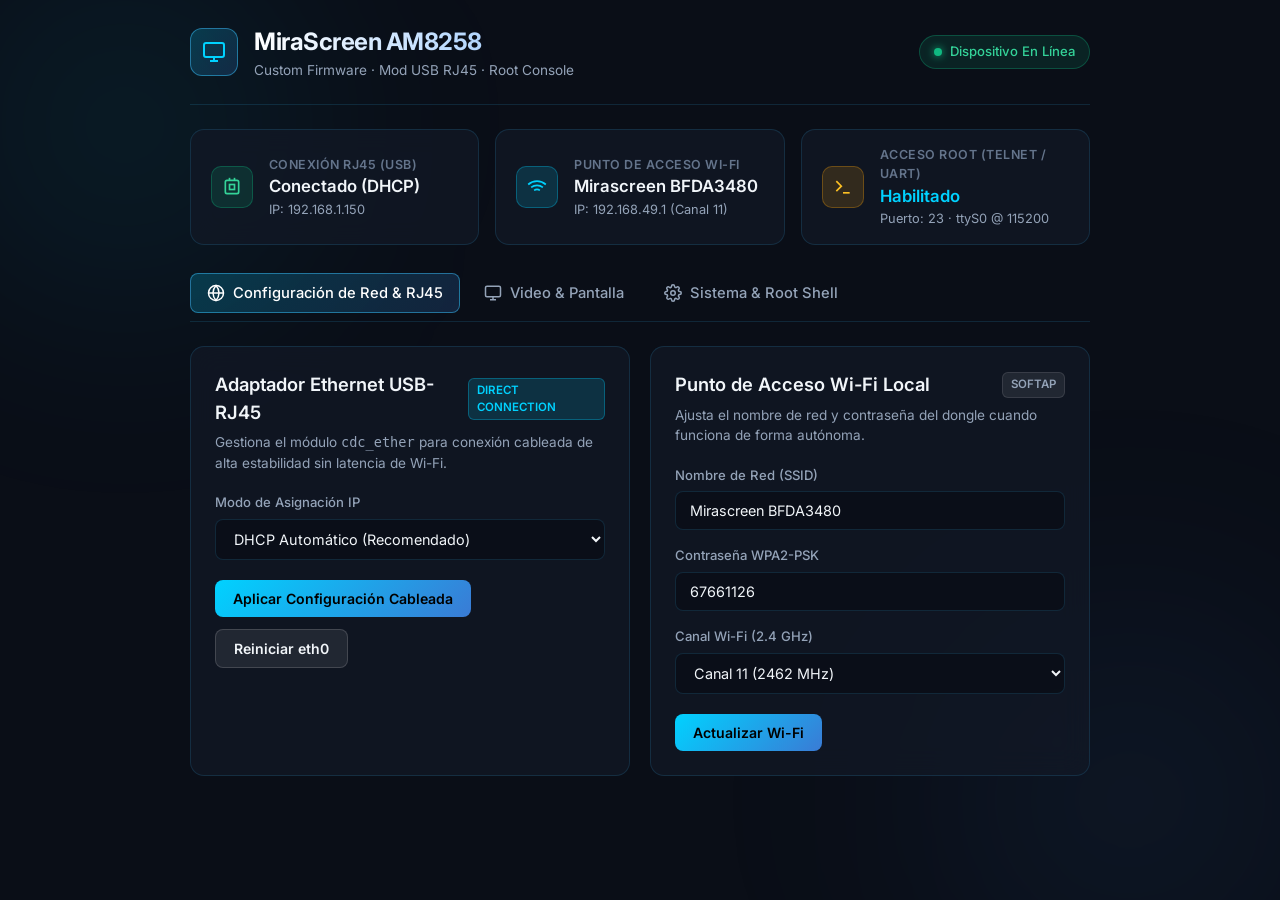
==== src/web-ui-modern/index.html @ 8e963124 "Initial commit: MiraScreen AM8258 custom firmware mod, USB RJ45 drivers and modern Web UI" ====
<!DOCTYPE html>
<html lang="es">
<head>
  <meta charset="UTF-8">
  <meta name="viewport" content="width=device-width, initial-scale=1.0">
  <title>MiraScreen AM8258 - Panel de Control & Red</title>
  <link rel="preconnect" href="https://fonts.googleapis.com">
  <link rel="preconnect" href="https://fonts.gstatic.com" crossorigin>
  <link href="https://fonts.googleapis.com/css2?family=Inter:wght@300;400;500;600;700&family=JetBrains+Mono:wght@400;600&display=swap" rel="stylesheet">
  <link rel="stylesheet" href="style.css">
</head>
<body>
  <div class="background-glow glow-1"></div>
  <div class="background-glow glow-2"></div>

  <div class="container">
    <!-- Header -->
    <header class="header">
      <div class="brand">
        <div class="badge-icon">
          <svg width="24" height="24" viewBox="0 0 24 24" fill="none" stroke="currentColor" stroke-width="2">
            <rect x="2" y="3" width="20" height="14" rx="2" ry="2"></rect>
            <line x1="8" y1="21" x2="16" y2="21"></line>
            <line x1="12" y1="17" x2="12" y2="21"></line>
          </svg>
        </div>
        <div>
          <h1>MiraScreen AM8258</h1>
          <p class="subtitle">Custom Firmware &middot; Mod USB RJ45 &middot; Root Console</p>
        </div>
      </div>
      <div class="status-pill active" id="sys-status">
        <span class="dot"></span> Dispositivo En Línea
      </div>
    </header>

    <!-- Quick Stats Bar -->
    <div class="stats-grid">
      <div class="stat-card">
        <div class="stat-icon rj45-icon">
          <svg width="20" height="20" viewBox="0 0 24 24" fill="none" stroke="currentColor" stroke-width="2">
            <rect x="4" y="4" width="16" height="16" rx="2"></rect>
            <rect x="9" y="9" width="6" height="6"></rect>
            <line x1="9" y1="1" x2="9" y2="4"></line>
            <line x1="15" y1="1" x2="15" y2="4"></line>
          </svg>
        </div>
        <div>
          <span class="stat-label">Conexión RJ45 (USB)</span>
          <span class="stat-value" id="eth-status">Conectado (DHCP)</span>
          <span class="stat-sub" id="eth-ip">IP: 192.168.1.150</span>
        </div>
      </div>

      <div class="stat-card">
        <div class="stat-icon wifi-icon">
          <svg width="20" height="20" viewBox="0 0 24 24" fill="none" stroke="currentColor" stroke-width="2">
            <path d="M5 12.55a11 11 0 0 1 14.08 0"></path>
            <path d="M1.42 9a16 16 0 0 1 21.16 0"></path>
            <path d="M8.53 16.11a6 6 0 0 1 6.95 0"></path>
            <line x1="12" y1="20" x2="12.01" y2="20"></line>
          </svg>
        </div>
        <div>
          <span class="stat-label">Punto de Acceso Wi-Fi</span>
          <span class="stat-value" id="wifi-ssid">Mirascreen BFDA3480</span>
          <span class="stat-sub" id="wifi-ip">IP: 192.168.49.1 (Canal 11)</span>
        </div>
      </div>

      <div class="stat-card">
        <div class="stat-icon root-icon">
          <svg width="20" height="20" viewBox="0 0 24 24" fill="none" stroke="currentColor" stroke-width="2">
            <polyline points="4 17 10 11 4 5"></polyline>
            <line x1="12" y1="19" x2="20" y2="19"></line>
          </svg>
        </div>
        <div>
          <span class="stat-label">Acceso Root (Telnet / UART)</span>
          <span class="stat-value text-accent">Habilitado</span>
          <span class="stat-sub">Puerto: 23 &middot; ttyS0 @ 115200</span>
        </div>
      </div>
    </div>

    <!-- Navigation Tabs -->
    <nav class="tabs">
      <button class="tab-btn active" data-tab="tab-network" id="btn-tab-network">
        <svg width="18" height="18" viewBox="0 0 24 24" fill="none" stroke="currentColor" stroke-width="2"><circle cx="12" cy="12" r="10"></circle><line x1="2" y1="12" x2="22" y2="12"></line><path d="M12 2a15.3 15.3 0 0 1 4 10 15.3 15.3 0 0 1-4 10 15.3 15.3 0 0 1-4-10 15.3 15.3 0 0 1 4-10z"></path></svg>
        Configuración de Red & RJ45
      </button>
      <button class="tab-btn" data-tab="tab-display" id="btn-tab-display">
        <svg width="18" height="18" viewBox="0 0 24 24" fill="none" stroke="currentColor" stroke-width="2"><rect x="2" y="3" width="20" height="14" rx="2"></rect><line x1="8" y1="21" x2="16" y2="21"></line><line x1="12" y1="17" x2="12" y2="21"></line></svg>
        Video & Pantalla
      </button>
      <button class="tab-btn" data-tab="tab-system" id="btn-tab-system">
        <svg width="18" height="18" viewBox="0 0 24 24" fill="none" stroke="currentColor" stroke-width="2"><circle cx="12" cy="12" r="3"></circle><path d="M19.4 15a1.65 1.65 0 0 0 .33 1.82l.06.06a2 2 0 0 1 0 2.83 2 2 0 0 1-2.83 0l-.06-.06a1.65 1.65 0 0 0-1.82-.33 1.65 1.65 0 0 0-1 1.51V21a2 2 0 0 1-2 2 2 2 0 0 1-2-2v-.09A1.65 1.65 0 0 0 9 19.4a1.65 1.65 0 0 0-1.82.33l-.06.06a2 2 0 0 1-2.83 0 2 2 0 0 1 0-2.83l.06-.06a1.65 1.65 0 0 0 .33-1.82 1.65 1.65 0 0 0-1.51-1H3a2 2 0 0 1-2-2 2 2 0 0 1 2-2h.09A1.65 1.65 0 0 0 4.6 9a1.65 1.65 0 0 0-.33-1.82l-.06-.06a2 2 0 0 1 0-2.83 2 2 0 0 1 2.83 0l.06.06a1.65 1.65 0 0 0 1.82.33H9a1.65 1.65 0 0 0 1-1.51V3a2 2 0 0 1 2-2 2 2 0 0 1 2 2v.09a1.65 1.65 0 0 0 1 1.51 1.65 1.65 0 0 0 1.82-.33l.06-.06a2 2 0 0 1 2.83 0 2 2 0 0 1 0 2.83l-.06.06a1.65 1.65 0 0 0-.33 1.82V9a1.65 1.65 0 0 0 1.51 1H21a2 2 0 0 1 2 2 2 2 0 0 1-2 2h-.09a1.65 1.65 0 0 0-1.51 1z"></path></svg>
        Sistema & Root Shell
      </button>
    </nav>

    <!-- TAB 1: RED & RJ45 -->
    <section class="tab-content active" id="tab-network">
      <div class="panel-grid">
        <!-- Panel RJ45 Ethernet -->
        <div class="panel">
          <div class="panel-header">
            <h3>Adaptador Ethernet USB-RJ45</h3>
            <span class="tag tag-accent">Direct Connection</span>
          </div>
          <p class="panel-desc">Gestiona el módulo <code>cdc_ether</code> para conexión cableada de alta estabilidad sin latencia de Wi-Fi.</p>
          
          <form id="form-rj45" onsubmit="event.preventDefault(); saveEthernetConfig();">
            <div class="form-group">
              <label>Modo de Asignación IP</label>
              <select id="rj45-mode" class="input-select" onchange="toggleIpInputs()">
                <option value="dhcp" selected>DHCP Automático (Recomendado)</option>
                <option value="static">IP Estática Manual</option>
              </select>
            </div>

            <div id="static-ip-fields" class="hidden">
              <div class="form-group">
                <label>Dirección IP Fija</label>
                <input type="text" id="rj45-ip" class="input-text" placeholder="192.168.1.150" value="192.168.1.150">
              </div>
              <div class="form-group">
                <label>Máscara de Subred</label>
                <input type="text" id="rj45-netmask" class="input-text" placeholder="255.255.255.0" value="255.255.255.0">
              </div>
              <div class="form-group">
                <label>Puerta de Enlace (Gateway)</label>
                <input type="text" id="rj45-gateway" class="input-text" placeholder="192.168.1.1" value="192.168.1.1">
              </div>
            </div>

            <div class="action-row">
              <button type="submit" class="btn btn-primary" id="btn-save-eth">Aplicar Configuración Cableada</button>
              <button type="button" class="btn btn-secondary" onclick="restartEthernetService()">Reiniciar eth0</button>
            </div>
          </form>
        </div>

        <!-- Panel Wi-Fi SoftAP -->
        <div class="panel">
          <div class="panel-header">
            <h3>Punto de Acceso Wi-Fi Local</h3>
            <span class="tag">SoftAP</span>
          </div>
          <p class="panel-desc">Ajusta el nombre de red y contraseña del dongle cuando funciona de forma autónoma.</p>
          
          <form id="form-wifi" onsubmit="event.preventDefault(); saveWifiConfig();">
            <div class="form-group">
              <label>Nombre de Red (SSID)</label>
              <input type="text" id="ap-ssid" class="input-text" value="Mirascreen BFDA3480">
            </div>
            <div class="form-group">
              <label>Contraseña WPA2-PSK</label>
              <input type="text" id="ap-pass" class="input-text" value="67661126">
            </div>
            <div class="form-group">
              <label>Canal Wi-Fi (2.4 GHz)</label>
              <select id="ap-channel" class="input-select">
                <option value="1">Canal 1 (2412 MHz)</option>
                <option value="6">Canal 6 (2437 MHz)</option>
                <option value="11" selected>Canal 11 (2462 MHz)</option>
              </select>
            </div>

            <div class="action-row">
              <button type="submit" class="btn btn-primary" id="btn-save-wifi">Actualizar Wi-Fi</button>
            </div>
          </form>
        </div>
      </div>
    </section>

    <!-- TAB 2: PANTALLA & RESOLUCION -->
    <section class="tab-content" id="tab-display">
      <div class="panel">
        <div class="panel-header">
          <h3>Resolución de Salida HDMI</h3>
          <span class="tag">Display Control</span>
        </div>
        <p class="panel-desc">Selecciona la resolución nativa para tu monitor o capturadora USB.</p>

        <div class="resolutions-grid">
          <label class="res-card active">
            <input type="radio" name="res" value="1920x1080_60P" checked>
            <div class="res-body">
              <span class="res-title">1080p @ 60Hz</span>
              <span class="res-desc">Full HD &middot; Máxima fluidez</span>
            </div>
          </label>
          <label class="res-card">
            <input type="radio" name="res" value="1920x1080_30P">
            <div class="res-body">
              <span class="res-title">1080p @ 30Hz</span>
              <span class="res-desc">Full HD &middot; Modo compatibilidad</span>
            </div>
          </label>
          <label class="res-card">
            <input type="radio" name="res" value="1280x720_60P">
            <div class="res-body">
              <span class="res-title">720p @ 60Hz</span>
              <span class="res-desc">HD estándar</span>
            </div>
          </label>
        </div>

        <div class="action-row mt-4">
          <button class="btn btn-primary" onclick="applyResolution()">Guardar Resolución HDMI</button>
        </div>
      </div>
    </section>

    <!-- TAB 3: SISTEMA & ROOT -->
    <section class="tab-content" id="tab-system">
      <div class="panel-grid">
        <div class="panel">
          <div class="panel-header">
            <h3>Terminal Root & Diagnóstico</h3>
            <span class="tag tag-accent">Telnet / UART</span>
          </div>
          <p class="panel-desc">Comandos directos para acceder al sistema operativo embebido.</p>

          <div class="code-box">
            <div class="code-header">
              <span>Conexión por Red (Telnet)</span>
              <button class="btn-copy" onclick="copyCode('telnet 192.168.49.1')">Copiar</button>
            </div>
            <code>telnet 192.168.49.1</code>
          </div>

          <div class="code-box mt-3">
            <div class="code-header">
              <span>Conexión por Ethernet Cableada (USB RJ45)</span>
              <button class="btn-copy" onclick="copyCode('telnet 192.168.1.150')">Copiar</button>
            </div>
            <code>telnet 192.168.1.150</code>
          </div>

          <div class="code-box mt-3">
            <div class="code-header">
              <span>Conexión Serie UART (Pines TX/RX)</span>
              <button class="btn-copy" onclick="copyCode('minicom -D /dev/ttyUSB0 -b 115200')">Copiar</button>
            </div>
            <code>Baudrate: 115200 8N1 &middot; Dispositivo: ttyS0 (3.3V)</code>
          </div>
        </div>

        <div class="panel">
          <div class="panel-header">
            <h3>Acciones del Sistema</h3>
            <span class="tag tag-warning">Control</span>
          </div>
          <p class="panel-desc">Operaciones de reinicio y restablecimiento.</p>

          <div class="btn-vertical-group">
            <button class="btn btn-secondary btn-full" onclick="rebootDevice()">
              <svg width="16" height="16" viewBox="0 0 24 24" fill="none" stroke="currentColor" stroke-width="2"><path d="M21.5 2v6h-6M21.34 15.57a10 10 0 1 1-.57-8.38l5.67-5.67"/></svg>
              Reiniciar Dongle Miracast
            </button>
            <button class="btn btn-danger btn-full" onclick="factoryReset()">
              <svg width="16" height="16" viewBox="0 0 24 24" fill="none" stroke="currentColor" stroke-width="2"><circle cx="12" cy="12" r="10"></circle><line x1="12" y1="8" x2="12" y2="12"></line><line x1="12" y1="16" x2="12.01" y2="16"></line></svg>
              Restablecer Valores de Fábrica
            </button>
          </div>
        </div>
      </div>
    </section>

    <!-- Toast Notification -->
    <div id="toast" class="toast">Ajustes guardados correctamente</div>
  </div>

  <script src="app.js"></script>
</body>
</html>
---- src/web-ui-modern/style.css ----
:root {
  --bg-main: #0a0e17;
  --bg-card: rgba(18, 24, 38, 0.75);
  --bg-card-hover: rgba(26, 35, 54, 0.85);
  --border-color: rgba(56, 189, 248, 0.15);
  --border-active: rgba(56, 189, 248, 0.5);
  --accent-cyan: #00d2ff;
  --accent-blue: #3a7bd5;
  --text-main: #f1f5f9;
  --text-muted: #94a3b8;
  --text-dim: #64748b;
  --success: #10b981;
  --danger: #ef4444;
  --warning: #f59e0b;
  --radius: 14px;
}

* {
  margin: 0;
  padding: 0;
  box-sizing: border-box;
}

body {
  font-family: 'Inter', -apple-system, sans-serif;
  background-color: var(--bg-main);
  color: var(--text-main);
  line-height: 1.5;
  min-height: 100vh;
  position: relative;
  overflow-x: hidden;
  padding: 24px 16px;
}

/* Background ambient glows */
.background-glow {
  position: fixed;
  border-radius: 50%;
  filter: blur(120px);
  z-index: -1;
  pointer-events: none;
}

.glow-1 {
  width: 450px;
  height: 450px;
  background: radial-gradient(circle, rgba(0, 210, 255, 0.15), transparent 70%);
  top: -100px;
  left: -100px;
}

.glow-2 {
  width: 500px;
  height: 500px;
  background: radial-gradient(circle, rgba(58, 123, 213, 0.15), transparent 70%);
  bottom: -150px;
  right: -100px;
}

.container {
  max-width: 900px;
  margin: 0 auto;
}

/* Header */
.header {
  display: flex;
  justify-content: space-between;
  align-items: center;
  padding-bottom: 24px;
  border-bottom: 1px solid var(--border-color);
  margin-bottom: 24px;
  flex-wrap: wrap;
  gap: 16px;
}

.brand {
  display: flex;
  align-items: center;
  gap: 16px;
}

.badge-icon {
  width: 48px;
  height: 48px;
  background: linear-gradient(135deg, rgba(0, 210, 255, 0.2), rgba(58, 123, 213, 0.2));
  border: 1px solid var(--border-active);
  border-radius: 12px;
  display: flex;
  align-items: center;
  justify-content: center;
  color: var(--accent-cyan);
}

h1 {
  font-size: 1.5rem;
  font-weight: 700;
  letter-spacing: -0.02em;
  background: linear-gradient(90deg, #ffffff, #93c5fd);
  -webkit-background-clip: text;
  -webkit-text-fill-color: transparent;
}

.subtitle {
  font-size: 0.85rem;
  color: var(--text-muted);
}

.status-pill {
  display: flex;
  align-items: center;
  gap: 8px;
  padding: 6px 14px;
  border-radius: 9999px;
  font-size: 0.82rem;
  font-weight: 500;
  background: rgba(16, 185, 129, 0.12);
  border: 1px solid rgba(16, 185, 129, 0.3);
  color: #34d399;
}

.dot {
  width: 8px;
  height: 8px;
  border-radius: 50%;
  background-color: #10b981;
  box-shadow: 0 0 8px #10b981;
}

/* Stats Cards */
.stats-grid {
  display: grid;
  grid-template-columns: repeat(auto-fit, minmax(260px, 1fr));
  gap: 16px;
  margin-bottom: 28px;
}

.stat-card {
  background: var(--bg-card);
  backdrop-filter: blur(12px);
  border: 1px solid var(--border-color);
  border-radius: var(--radius);
  padding: 16px 20px;
  display: flex;
  align-items: center;
  gap: 16px;
  transition: transform 0.2s ease, border-color 0.2s ease;
}

.stat-card:hover {
  transform: translateY(-2px);
  border-color: var(--border-active);
}

.stat-icon {
  width: 42px;
  height: 42px;
  border-radius: 10px;
  display: flex;
  align-items: center;
  justify-content: center;
  flex-shrink: 0;
}

.rj45-icon {
  background: rgba(16, 185, 129, 0.15);
  color: #34d399;
  border: 1px solid rgba(16, 185, 129, 0.3);
}

.wifi-icon {
  background: rgba(0, 210, 255, 0.15);
  color: var(--accent-cyan);
  border: 1px solid rgba(0, 210, 255, 0.3);
}

.root-icon {
  background: rgba(245, 158, 11, 0.15);
  color: #fbbf24;
  border: 1px solid rgba(245, 158, 11, 0.3);
}

.stat-label {
  display: block;
  font-size: 0.78rem;
  color: var(--text-dim);
  text-transform: uppercase;
  letter-spacing: 0.04em;
  font-weight: 600;
}

.stat-value {
  display: block;
  font-size: 1.05rem;
  font-weight: 600;
  color: var(--text-main);
}

.stat-sub {
  display: block;
  font-size: 0.8rem;
  color: var(--text-muted);
}

.text-accent {
  color: var(--accent-cyan);
}

/* Tabs */
.tabs {
  display: flex;
  gap: 8px;
  margin-bottom: 24px;
  border-bottom: 1px solid var(--border-color);
  padding-bottom: 8px;
  overflow-x: auto;
}

.tab-btn {
  background: transparent;
  border: none;
  color: var(--text-muted);
  font-family: inherit;
  font-size: 0.92rem;
  font-weight: 500;
  padding: 10px 16px;
  border-radius: 8px;
  cursor: pointer;
  display: flex;
  align-items: center;
  gap: 8px;
  transition: all 0.2s ease;
  white-space: nowrap;
}

.tab-btn:hover {
  color: var(--text-main);
  background: rgba(255, 255, 255, 0.05);
}

.tab-btn.active {
  color: #ffffff;
  background: linear-gradient(135deg, rgba(0, 210, 255, 0.2), rgba(58, 123, 213, 0.2));
  border: 1px solid var(--border-active);
}

/* Panels */
.tab-content {
  display: none;
}

.tab-content.active {
  display: block;
  animation: fadeIn 0.25s ease;
}

@keyframes fadeIn {
  from { opacity: 0; transform: translateY(6px); }
  to { opacity: 1; transform: translateY(0); }
}

.panel-grid {
  display: grid;
  grid-template-columns: repeat(auto-fit, minmax(360px, 1fr));
  gap: 20px;
}

.panel {
  background: var(--bg-card);
  backdrop-filter: blur(14px);
  border: 1px solid var(--border-color);
  border-radius: var(--radius);
  padding: 24px;
}

.panel-header {
  display: flex;
  justify-content: space-between;
  align-items: center;
  margin-bottom: 6px;
}

.panel-header h3 {
  font-size: 1.15rem;
  font-weight: 600;
}

.panel-desc {
  font-size: 0.85rem;
  color: var(--text-muted);
  margin-bottom: 20px;
}

.tag {
  font-size: 0.72rem;
  padding: 3px 8px;
  border-radius: 6px;
  background: rgba(255, 255, 255, 0.08);
  color: var(--text-muted);
  border: 1px solid rgba(255, 255, 255, 0.1);
  font-weight: 600;
  text-transform: uppercase;
}

.tag-accent {
  background: rgba(0, 210, 255, 0.15);
  color: var(--accent-cyan);
  border-color: rgba(0, 210, 255, 0.3);
}

.tag-warning {
  background: rgba(245, 158, 11, 0.15);
  color: var(--warning);
  border-color: rgba(245, 158, 11, 0.3);
}

/* Forms */
.form-group {
  margin-bottom: 16px;
}

label {
  display: block;
  font-size: 0.82rem;
  font-weight: 500;
  color: var(--text-muted);
  margin-bottom: 6px;
}

.input-text, .input-select {
  width: 100%;
  background: rgba(10, 14, 23, 0.8);
  border: 1px solid var(--border-color);
  border-radius: 8px;
  padding: 10px 14px;
  color: var(--text-main);
  font-family: inherit;
  font-size: 0.9rem;
  transition: border-color 0.2s ease, box-shadow 0.2s ease;
  outline: none;
}

.input-text:focus, .input-select:focus {
  border-color: var(--accent-cyan);
  box-shadow: 0 0 0 3px rgba(0, 210, 255, 0.15);
}

.hidden {
  display: none;
}

/* Buttons */
.action-row {
  display: flex;
  gap: 12px;
  margin-top: 20px;
  flex-wrap: wrap;
}

.btn {
  font-family: inherit;
  font-size: 0.88rem;
  font-weight: 600;
  padding: 10px 18px;
  border-radius: 8px;
  cursor: pointer;
  border: none;
  display: inline-flex;
  align-items: center;
  justify-content: center;
  gap: 8px;
  transition: all 0.2s ease;
}

.btn-primary {
  background: linear-gradient(135deg, var(--accent-cyan), var(--accent-blue));
  color: #000;
  font-weight: 600;
}

.btn-primary:hover {
  filter: brightness(1.1);
  box-shadow: 0 4px 14px rgba(0, 210, 255, 0.3);
}

.btn-secondary {
  background: rgba(255, 255, 255, 0.08);
  color: var(--text-main);
  border: 1px solid rgba(255, 255, 255, 0.15);
}

.btn-secondary:hover {
  background: rgba(255, 255, 255, 0.12);
}

.btn-danger {
  background: rgba(239, 68, 68, 0.15);
  color: #f87171;
  border: 1px solid rgba(239, 68, 68, 0.3);
}

.btn-danger:hover {
  background: rgba(239, 68, 68, 0.25);
}

.btn-full {
  width: 100%;
}

.btn-vertical-group {
  display: flex;
  flex-direction: column;
  gap: 12px;
}

/* Resolutions Selector */
.resolutions-grid {
  display: grid;
  grid-template-columns: repeat(auto-fit, minmax(200px, 1fr));
  gap: 12px;
}

.res-card {
  background: rgba(10, 14, 23, 0.6);
  border: 1px solid var(--border-color);
  border-radius: 10px;
  padding: 14px;
  cursor: pointer;
  display: flex;
  align-items: center;
  gap: 12px;
  transition: border-color 0.2s ease;
}

.res-card.active {
  border-color: var(--accent-cyan);
  background: rgba(0, 210, 255, 0.05);
}

.res-title {
  display: block;
  font-weight: 600;
  font-size: 0.95rem;
}

.res-desc {
  display: block;
  font-size: 0.78rem;
  color: var(--text-dim);
}

/* Code box */
.code-box {
  background: #060910;
  border: 1px solid rgba(255, 255, 255, 0.08);
  border-radius: 8px;
  padding: 12px 14px;
  font-family: 'JetBrains Mono', monospace;
  font-size: 0.85rem;
}

.code-header {
  display: flex;
  justify-content: space-between;
  align-items: center;
  margin-bottom: 6px;
  color: var(--text-dim);
  font-size: 0.75rem;
  font-family: 'Inter', sans-serif;
}

.btn-copy {
  background: rgba(255, 255, 255, 0.06);
  border: 1px solid rgba(255, 255, 255, 0.1);
  color: var(--text-muted);
  border-radius: 4px;
  padding: 2px 8px;
  font-size: 0.72rem;
  cursor: pointer;
}

.btn-copy:hover {
  color: #fff;
}

.mt-3 { margin-top: 12px; }
.mt-4 { margin-top: 16px; }

/* Toast */
.toast {
  position: fixed;
  bottom: 24px;
  right: 24px;
  background: rgba(18, 24, 38, 0.95);
  backdrop-filter: blur(8px);
  border: 1px solid var(--accent-cyan);
  color: #fff;
  padding: 12px 20px;
  border-radius: 8px;
  box-shadow: 0 8px 24px rgba(0, 0, 0, 0.4);
  font-size: 0.88rem;
  opacity: 0;
  pointer-events: none;
  transform: translateY(10px);
  transition: all 0.25s ease;
  z-index: 999;
}

.toast.show {
  opacity: 1;
  pointer-events: auto;
  transform: translateY(0);
}
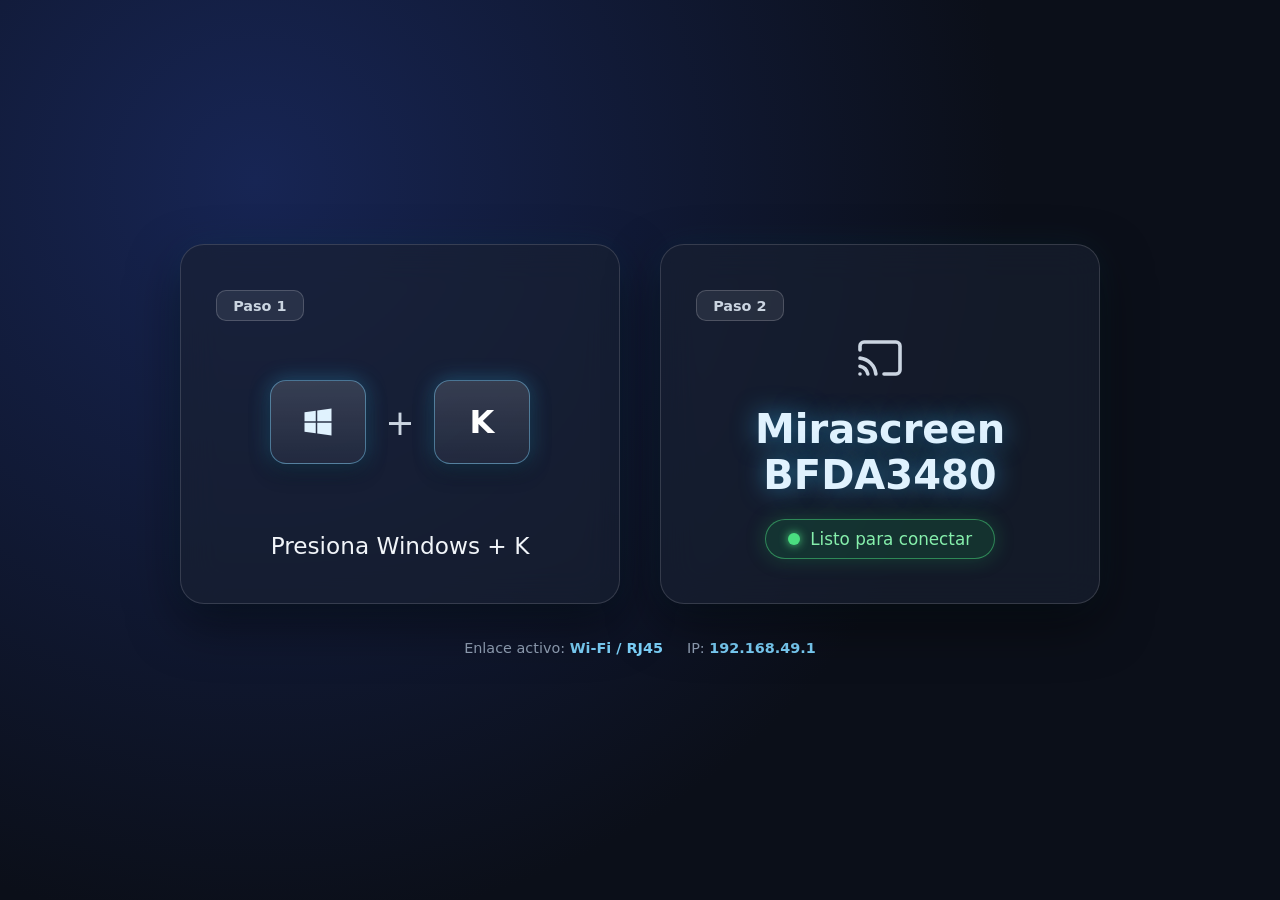
==== commit 72fdf256: "Implement Windows+K UI, USB-RJ45 daemon, and packaging pipeline" ====
--- a/src/web-ui-modern/index.html
+++ b/src/web-ui-modern/index.html
@@ -1,279 +1,224 @@
 <!DOCTYPE html>
 <html lang="es">
 <head>
-  <meta charset="UTF-8">
-  <meta name="viewport" content="width=device-width, initial-scale=1.0">
-  <title>MiraScreen AM8258 - Panel de Control & Red</title>
-  <link rel="preconnect" href="https://fonts.googleapis.com">
-  <link rel="preconnect" href="https://fonts.gstatic.com" crossorigin>
-  <link href="https://fonts.googleapis.com/css2?family=Inter:wght@300;400;500;600;700&family=JetBrains+Mono:wght@400;600&display=swap" rel="stylesheet">
-  <link rel="stylesheet" href="style.css">
+  <meta charset="UTF-8" />
+  <meta name="viewport" content="width=device-width, initial-scale=1.0" />
+  <title>Mirascreen BFDA3480 - Conectar</title>
+  <style>
+    :root {
+      --bg: #0b0f19;
+      --card: rgba(25, 33, 50, 0.65);
+      --border: rgba(255, 255, 255, 0.14);
+      --accent: #7dd3fc;
+      --glow: rgba(56, 189, 248, 0.35);
+      --green: #4ade80;
+      --text: #f8fafc;
+      --muted: #94a3b8;
+    }
+
+    * {
+      box-sizing: border-box;
+      margin: 0;
+      padding: 0;
+      font-family: system-ui, -apple-system, "Segoe UI", Roboto, sans-serif;
+    }
+
+    body {
+      background: radial-gradient(circle at 20% 20%, #172554 0%, var(--bg) 60%);
+      color: var(--text);
+      min-height: 100vh;
+      display: flex;
+      flex-direction: column;
+      align-items: center;
+      justify-content: center;
+      padding: 2rem;
+    }
+
+    .grid {
+      display: grid;
+      grid-template-columns: repeat(auto-fit, minmax(320px, 1fr));
+      gap: 2.5rem;
+      width: 100%;
+      max-width: 920px;
+      position: relative;
+    }
+
+    .card {
+      background: var(--card);
+      border: 1.5px solid var(--border);
+      backdrop-filter: blur(18px);
+      border-radius: 24px;
+      padding: 2.8rem 2.2rem;
+      text-align: center;
+      display: flex;
+      flex-direction: column;
+      align-items: center;
+      justify-content: space-between;
+      min-height: 360px;
+      box-shadow: 0 20px 50px rgba(0, 0, 0, 0.5), 0 0 35px rgba(56, 189, 248, 0.08);
+      position: relative;
+    }
+
+    .step-badge {
+      align-self: flex-start;
+      background: rgba(255, 255, 255, 0.08);
+      border: 1px solid rgba(255, 255, 255, 0.18);
+      color: #cbd5e1;
+      font-size: 0.9rem;
+      font-weight: 600;
+      padding: 0.4rem 1rem;
+      border-radius: 10px;
+    }
+
+    .keys-wrapper {
+      display: flex;
+      align-items: center;
+      justify-content: center;
+      gap: 1.2rem;
+      margin: 2rem 0;
+    }
+
+    .key {
+      background: linear-gradient(180deg, rgba(255,255,255,0.14) 0%, rgba(255,255,255,0.05) 100%);
+      border: 1.5px solid rgba(125, 211, 252, 0.45);
+      box-shadow: 0 8px 20px rgba(0,0,0,0.4), 0 0 20px var(--glow);
+      border-radius: 16px;
+      min-width: 96px;
+      height: 84px;
+      padding: 0 1.5rem;
+      font-size: 2rem;
+      font-weight: 700;
+      display: flex;
+      align-items: center;
+      justify-content: center;
+      color: #fff;
+    }
+
+    .plus {
+      font-size: 2.2rem;
+      color: #cbd5e1;
+      font-weight: 500;
+    }
+
+    .action-label {
+      font-size: 1.45rem;
+      font-weight: 500;
+      color: #f1f5f9;
+      margin-top: 0.5rem;
+    }
+
+    .cast-icon {
+      color: #cbd5e1;
+      margin-top: 0.5rem;
+    }
+
+    .device-name {
+      font-size: 2.5rem;
+      font-weight: 800;
+      line-height: 1.15;
+      color: #e0f2fe;
+      text-shadow: 0 0 24px rgba(56, 189, 248, 0.55);
+      margin: 1rem 0;
+      word-break: break-word;
+    }
+
+    .status-pill {
+      display: inline-flex;
+      align-items: center;
+      gap: 0.65rem;
+      background: rgba(34, 197, 94, 0.14);
+      border: 1.5px solid rgba(74, 222, 128, 0.5);
+      box-shadow: 0 0 20px rgba(34, 197, 94, 0.25);
+      color: #86efac;
+      padding: 0.55rem 1.35rem;
+      border-radius: 999px;
+      font-size: 1.05rem;
+      font-weight: 500;
+    }
+
+    .dot {
+      width: 12px;
+      height: 12px;
+      background: var(--green);
+      border-radius: 50%;
+      box-shadow: 0 0 10px var(--green);
+      animation: pulse 2s infinite;
+    }
+
+    @keyframes pulse {
+      0%, 100% { opacity: 1; }
+      50% { opacity: 0.4; }
+    }
+
+    footer {
+      margin-top: 2.2rem;
+      color: var(--muted);
+      font-size: 0.9rem;
+      display: flex;
+      gap: 1.5rem;
+      align-items: center;
+    }
+
+    .net-badge {
+      color: var(--accent);
+      font-weight: 600;
+    }
+  </style>
 </head>
 <body>
-  <div class="background-glow glow-1"></div>
-  <div class="background-glow glow-2"></div>
-
-  <div class="container">
-    <!-- Header -->
-    <header class="header">
-      <div class="brand">
-        <div class="badge-icon">
-          <svg width="24" height="24" viewBox="0 0 24 24" fill="none" stroke="currentColor" stroke-width="2">
-            <rect x="2" y="3" width="20" height="14" rx="2" ry="2"></rect>
-            <line x1="8" y1="21" x2="16" y2="21"></line>
-            <line x1="12" y1="17" x2="12" y2="21"></line>
+
+  <main class="grid">
+    <!-- PASO 1 -->
+    <section class="card">
+      <span class="step-badge">Paso 1</span>
+      <div class="keys-wrapper">
+        <div class="key" aria-label="Tecla Windows">
+          <svg width="36" height="36" viewBox="0 0 24 24" fill="#e0f2fe">
+            <path d="M3 5.5L10.5 4.5V11.5H3V5.5ZM3 18.5L10.5 19.5V12.5H3V18.5ZM11.5 4.35L21 3V11.5H11.5V4.35ZM11.5 19.65L21 21V12.5H11.5V19.65Z"/>
           </svg>
         </div>
-        <div>
-          <h1>MiraScreen AM8258</h1>
-          <p class="subtitle">Custom Firmware &middot; Mod USB RJ45 &middot; Root Console</p>
-        </div>
+        <span class="plus">+</span>
+        <div class="key">K</div>
       </div>
-      <div class="status-pill active" id="sys-status">
-        <span class="dot"></span> Dispositivo En Línea
+      <div class="action-label">Presiona Windows + K</div>
+    </section>
+
+    <!-- PASO 2 -->
+    <section class="card">
+      <span class="step-badge">Paso 2</span>
+      <div class="cast-icon">
+        <svg width="48" height="48" viewBox="0 0 24 24" fill="none" stroke="currentColor" stroke-width="1.8" stroke-linecap="round" stroke-linejoin="round">
+          <path d="M2 16.1A5 5 0 0 1 5.9 20M2 12.05A9 9 0 0 1 9.95 20M2 8V6a2 2 0 0 1 2-2h16a2 2 0 0 1 2 2v12a2 2 0 0 1-2 2h-6"/>
+          <line x1="2" y1="20" x2="2.01" y2="20"/>
+        </svg>
       </div>
-    </header>
-
-    <!-- Quick Stats Bar -->
-    <div class="stats-grid">
-      <div class="stat-card">
-        <div class="stat-icon rj45-icon">
-          <svg width="20" height="20" viewBox="0 0 24 24" fill="none" stroke="currentColor" stroke-width="2">
-            <rect x="4" y="4" width="16" height="16" rx="2"></rect>
-            <rect x="9" y="9" width="6" height="6"></rect>
-            <line x1="9" y1="1" x2="9" y2="4"></line>
-            <line x1="15" y1="1" x2="15" y2="4"></line>
-          </svg>
-        </div>
-        <div>
-          <span class="stat-label">Conexión RJ45 (USB)</span>
-          <span class="stat-value" id="eth-status">Conectado (DHCP)</span>
-          <span class="stat-sub" id="eth-ip">IP: 192.168.1.150</span>
-        </div>
-      </div>
-
-      <div class="stat-card">
-        <div class="stat-icon wifi-icon">
-          <svg width="20" height="20" viewBox="0 0 24 24" fill="none" stroke="currentColor" stroke-width="2">
-            <path d="M5 12.55a11 11 0 0 1 14.08 0"></path>
-            <path d="M1.42 9a16 16 0 0 1 21.16 0"></path>
-            <path d="M8.53 16.11a6 6 0 0 1 6.95 0"></path>
-            <line x1="12" y1="20" x2="12.01" y2="20"></line>
-          </svg>
-        </div>
-        <div>
-          <span class="stat-label">Punto de Acceso Wi-Fi</span>
-          <span class="stat-value" id="wifi-ssid">Mirascreen BFDA3480</span>
-          <span class="stat-sub" id="wifi-ip">IP: 192.168.49.1 (Canal 11)</span>
-        </div>
-      </div>
-
-      <div class="stat-card">
-        <div class="stat-icon root-icon">
-          <svg width="20" height="20" viewBox="0 0 24 24" fill="none" stroke="currentColor" stroke-width="2">
-            <polyline points="4 17 10 11 4 5"></polyline>
-            <line x1="12" y1="19" x2="20" y2="19"></line>
-          </svg>
-        </div>
-        <div>
-          <span class="stat-label">Acceso Root (Telnet / UART)</span>
-          <span class="stat-value text-accent">Habilitado</span>
-          <span class="stat-sub">Puerto: 23 &middot; ttyS0 @ 115200</span>
-        </div>
-      </div>
-    </div>
-
-    <!-- Navigation Tabs -->
-    <nav class="tabs">
-      <button class="tab-btn active" data-tab="tab-network" id="btn-tab-network">
-        <svg width="18" height="18" viewBox="0 0 24 24" fill="none" stroke="currentColor" stroke-width="2"><circle cx="12" cy="12" r="10"></circle><line x1="2" y1="12" x2="22" y2="12"></line><path d="M12 2a15.3 15.3 0 0 1 4 10 15.3 15.3 0 0 1-4 10 15.3 15.3 0 0 1-4-10 15.3 15.3 0 0 1 4-10z"></path></svg>
-        Configuración de Red & RJ45
-      </button>
-      <button class="tab-btn" data-tab="tab-display" id="btn-tab-display">
-        <svg width="18" height="18" viewBox="0 0 24 24" fill="none" stroke="currentColor" stroke-width="2"><rect x="2" y="3" width="20" height="14" rx="2"></rect><line x1="8" y1="21" x2="16" y2="21"></line><line x1="12" y1="17" x2="12" y2="21"></line></svg>
-        Video & Pantalla
-      </button>
-      <button class="tab-btn" data-tab="tab-system" id="btn-tab-system">
-        <svg width="18" height="18" viewBox="0 0 24 24" fill="none" stroke="currentColor" stroke-width="2"><circle cx="12" cy="12" r="3"></circle><path d="M19.4 15a1.65 1.65 0 0 0 .33 1.82l.06.06a2 2 0 0 1 0 2.83 2 2 0 0 1-2.83 0l-.06-.06a1.65 1.65 0 0 0-1.82-.33 1.65 1.65 0 0 0-1 1.51V21a2 2 0 0 1-2 2 2 2 0 0 1-2-2v-.09A1.65 1.65 0 0 0 9 19.4a1.65 1.65 0 0 0-1.82.33l-.06.06a2 2 0 0 1-2.83 0 2 2 0 0 1 0-2.83l.06-.06a1.65 1.65 0 0 0 .33-1.82 1.65 1.65 0 0 0-1.51-1H3a2 2 0 0 1-2-2 2 2 0 0 1 2-2h.09A1.65 1.65 0 0 0 4.6 9a1.65 1.65 0 0 0-.33-1.82l-.06-.06a2 2 0 0 1 0-2.83 2 2 0 0 1 2.83 0l.06.06a1.65 1.65 0 0 0 1.82.33H9a1.65 1.65 0 0 0 1-1.51V3a2 2 0 0 1 2-2 2 2 0 0 1 2 2v.09a1.65 1.65 0 0 0 1 1.51 1.65 1.65 0 0 0 1.82-.33l.06-.06a2 2 0 0 1 2.83 0 2 2 0 0 1 0 2.83l-.06.06a1.65 1.65 0 0 0-.33 1.82V9a1.65 1.65 0 0 0 1.51 1H21a2 2 0 0 1 2 2 2 2 0 0 1-2 2h-.09a1.65 1.65 0 0 0-1.51 1z"></path></svg>
-        Sistema & Root Shell
-      </button>
-    </nav>
-
-    <!-- TAB 1: RED & RJ45 -->
-    <section class="tab-content active" id="tab-network">
-      <div class="panel-grid">
-        <!-- Panel RJ45 Ethernet -->
-        <div class="panel">
-          <div class="panel-header">
-            <h3>Adaptador Ethernet USB-RJ45</h3>
-            <span class="tag tag-accent">Direct Connection</span>
-          </div>
-          <p class="panel-desc">Gestiona el módulo <code>cdc_ether</code> para conexión cableada de alta estabilidad sin latencia de Wi-Fi.</p>
-          
-          <form id="form-rj45" onsubmit="event.preventDefault(); saveEthernetConfig();">
-            <div class="form-group">
-              <label>Modo de Asignación IP</label>
-              <select id="rj45-mode" class="input-select" onchange="toggleIpInputs()">
-                <option value="dhcp" selected>DHCP Automático (Recomendado)</option>
-                <option value="static">IP Estática Manual</option>
-              </select>
-            </div>
-
-            <div id="static-ip-fields" class="hidden">
-              <div class="form-group">
-                <label>Dirección IP Fija</label>
-                <input type="text" id="rj45-ip" class="input-text" placeholder="192.168.1.150" value="192.168.1.150">
-              </div>
-              <div class="form-group">
-                <label>Máscara de Subred</label>
-                <input type="text" id="rj45-netmask" class="input-text" placeholder="255.255.255.0" value="255.255.255.0">
-              </div>
-              <div class="form-group">
-                <label>Puerta de Enlace (Gateway)</label>
-                <input type="text" id="rj45-gateway" class="input-text" placeholder="192.168.1.1" value="192.168.1.1">
-              </div>
-            </div>
-
-            <div class="action-row">
-              <button type="submit" class="btn btn-primary" id="btn-save-eth">Aplicar Configuración Cableada</button>
-              <button type="button" class="btn btn-secondary" onclick="restartEthernetService()">Reiniciar eth0</button>
-            </div>
-          </form>
-        </div>
-
-        <!-- Panel Wi-Fi SoftAP -->
-        <div class="panel">
-          <div class="panel-header">
-            <h3>Punto de Acceso Wi-Fi Local</h3>
-            <span class="tag">SoftAP</span>
-          </div>
-          <p class="panel-desc">Ajusta el nombre de red y contraseña del dongle cuando funciona de forma autónoma.</p>
-          
-          <form id="form-wifi" onsubmit="event.preventDefault(); saveWifiConfig();">
-            <div class="form-group">
-              <label>Nombre de Red (SSID)</label>
-              <input type="text" id="ap-ssid" class="input-text" value="Mirascreen BFDA3480">
-            </div>
-            <div class="form-group">
-              <label>Contraseña WPA2-PSK</label>
-              <input type="text" id="ap-pass" class="input-text" value="67661126">
-            </div>
-            <div class="form-group">
-              <label>Canal Wi-Fi (2.4 GHz)</label>
-              <select id="ap-channel" class="input-select">
-                <option value="1">Canal 1 (2412 MHz)</option>
-                <option value="6">Canal 6 (2437 MHz)</option>
-                <option value="11" selected>Canal 11 (2462 MHz)</option>
-              </select>
-            </div>
-
-            <div class="action-row">
-              <button type="submit" class="btn btn-primary" id="btn-save-wifi">Actualizar Wi-Fi</button>
-            </div>
-          </form>
-        </div>
+      <div class="device-name" id="device-ssid">Mirascreen<br>BFDA3480</div>
+      <div class="status-pill">
+        <span class="dot"></span>
+        <span id="status-text">Listo para conectar</span>
       </div>
     </section>
-
-    <!-- TAB 2: PANTALLA & RESOLUCION -->
-    <section class="tab-content" id="tab-display">
-      <div class="panel">
-        <div class="panel-header">
-          <h3>Resolución de Salida HDMI</h3>
-          <span class="tag">Display Control</span>
-        </div>
-        <p class="panel-desc">Selecciona la resolución nativa para tu monitor o capturadora USB.</p>
-
-        <div class="resolutions-grid">
-          <label class="res-card active">
-            <input type="radio" name="res" value="1920x1080_60P" checked>
-            <div class="res-body">
-              <span class="res-title">1080p @ 60Hz</span>
-              <span class="res-desc">Full HD &middot; Máxima fluidez</span>
-            </div>
-          </label>
-          <label class="res-card">
-            <input type="radio" name="res" value="1920x1080_30P">
-            <div class="res-body">
-              <span class="res-title">1080p @ 30Hz</span>
-              <span class="res-desc">Full HD &middot; Modo compatibilidad</span>
-            </div>
-          </label>
-          <label class="res-card">
-            <input type="radio" name="res" value="1280x720_60P">
-            <div class="res-body">
-              <span class="res-title">720p @ 60Hz</span>
-              <span class="res-desc">HD estándar</span>
-            </div>
-          </label>
-        </div>
-
-        <div class="action-row mt-4">
-          <button class="btn btn-primary" onclick="applyResolution()">Guardar Resolución HDMI</button>
-        </div>
-      </div>
-    </section>
-
-    <!-- TAB 3: SISTEMA & ROOT -->
-    <section class="tab-content" id="tab-system">
-      <div class="panel-grid">
-        <div class="panel">
-          <div class="panel-header">
-            <h3>Terminal Root & Diagnóstico</h3>
-            <span class="tag tag-accent">Telnet / UART</span>
-          </div>
-          <p class="panel-desc">Comandos directos para acceder al sistema operativo embebido.</p>
-
-          <div class="code-box">
-            <div class="code-header">
-              <span>Conexión por Red (Telnet)</span>
-              <button class="btn-copy" onclick="copyCode('telnet 192.168.49.1')">Copiar</button>
-            </div>
-            <code>telnet 192.168.49.1</code>
-          </div>
-
-          <div class="code-box mt-3">
-            <div class="code-header">
-              <span>Conexión por Ethernet Cableada (USB RJ45)</span>
-              <button class="btn-copy" onclick="copyCode('telnet 192.168.1.150')">Copiar</button>
-            </div>
-            <code>telnet 192.168.1.150</code>
-          </div>
-
-          <div class="code-box mt-3">
-            <div class="code-header">
-              <span>Conexión Serie UART (Pines TX/RX)</span>
-              <button class="btn-copy" onclick="copyCode('minicom -D /dev/ttyUSB0 -b 115200')">Copiar</button>
-            </div>
-            <code>Baudrate: 115200 8N1 &middot; Dispositivo: ttyS0 (3.3V)</code>
-          </div>
-        </div>
-
-        <div class="panel">
-          <div class="panel-header">
-            <h3>Acciones del Sistema</h3>
-            <span class="tag tag-warning">Control</span>
-          </div>
-          <p class="panel-desc">Operaciones de reinicio y restablecimiento.</p>
-
-          <div class="btn-vertical-group">
-            <button class="btn btn-secondary btn-full" onclick="rebootDevice()">
-              <svg width="16" height="16" viewBox="0 0 24 24" fill="none" stroke="currentColor" stroke-width="2"><path d="M21.5 2v6h-6M21.34 15.57a10 10 0 1 1-.57-8.38l5.67-5.67"/></svg>
-              Reiniciar Dongle Miracast
-            </button>
-            <button class="btn btn-danger btn-full" onclick="factoryReset()">
-              <svg width="16" height="16" viewBox="0 0 24 24" fill="none" stroke="currentColor" stroke-width="2"><circle cx="12" cy="12" r="10"></circle><line x1="12" y1="8" x2="12" y2="12"></line><line x1="12" y1="16" x2="12.01" y2="16"></line></svg>
-              Restablecer Valores de Fábrica
-            </button>
-          </div>
-        </div>
-      </div>
-    </section>
-
-    <!-- Toast Notification -->
-    <div id="toast" class="toast">Ajustes guardados correctamente</div>
-  </div>
-
-  <script src="app.js"></script>
+  </main>
+
+  <footer>
+    <span>Enlace activo: <strong class="net-badge" id="net-mode">Wi-Fi / RJ45</strong></span>
+    <span>IP: <strong class="net-badge" id="net-ip">192.168.49.1</strong></span>
+  </footer>
+
+  <script>
+    // Consulta ligera del estado del adaptador USB-RJ45 si existe /net_status.json
+    async function pollNetwork() {
+      try {
+        const res = await fetch('net_status.json?t=' + Date.now());
+        if (!res.ok) return;
+        const data = await res.json();
+        document.getElementById('net-ip').textContent = data.ip || '192.168.49.1';
+        document.getElementById('net-mode').textContent =
+          data.mode === 'ETH' ? 'Ethernet RJ45 (eth0)' : 'Wi-Fi SoftAP';
+      } catch (e) {}
+    }
+    pollNetwork();
+    setInterval(pollNetwork, 5000);
+  </script>
 </body>
 </html>
